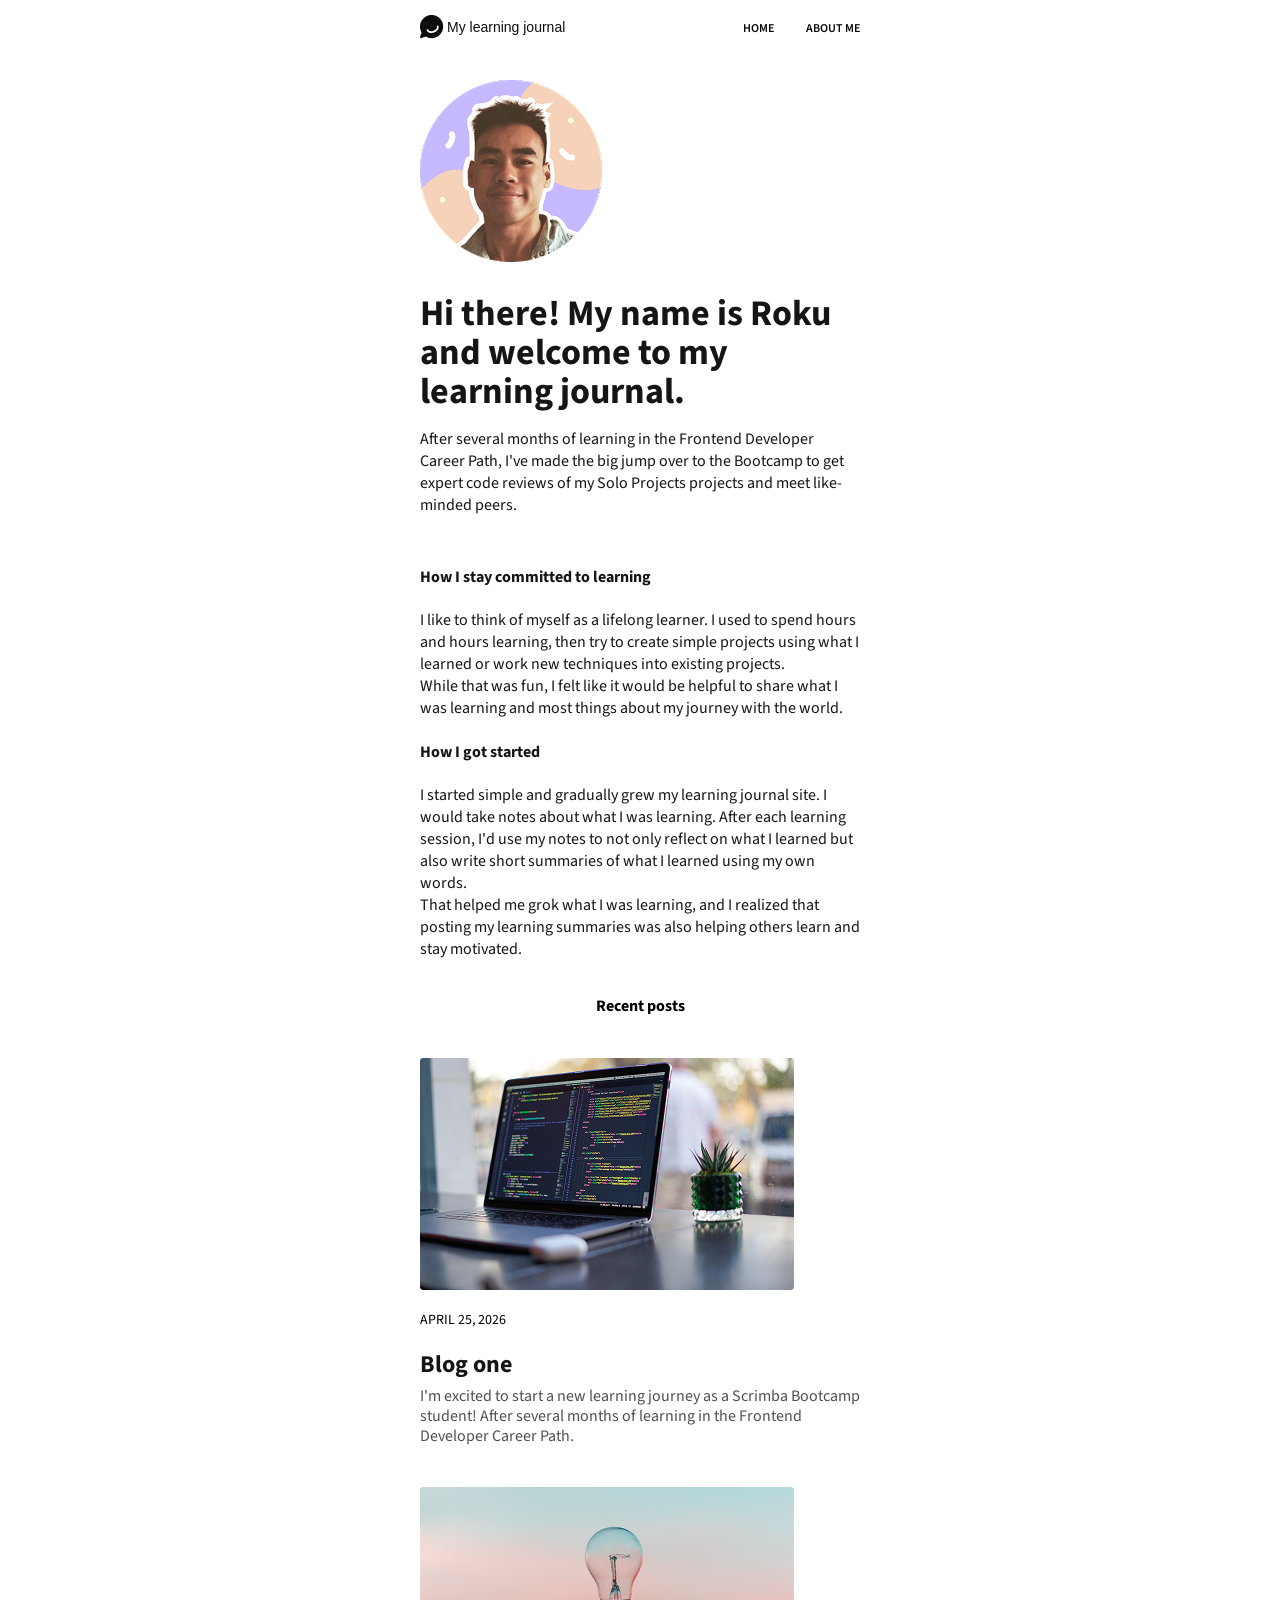
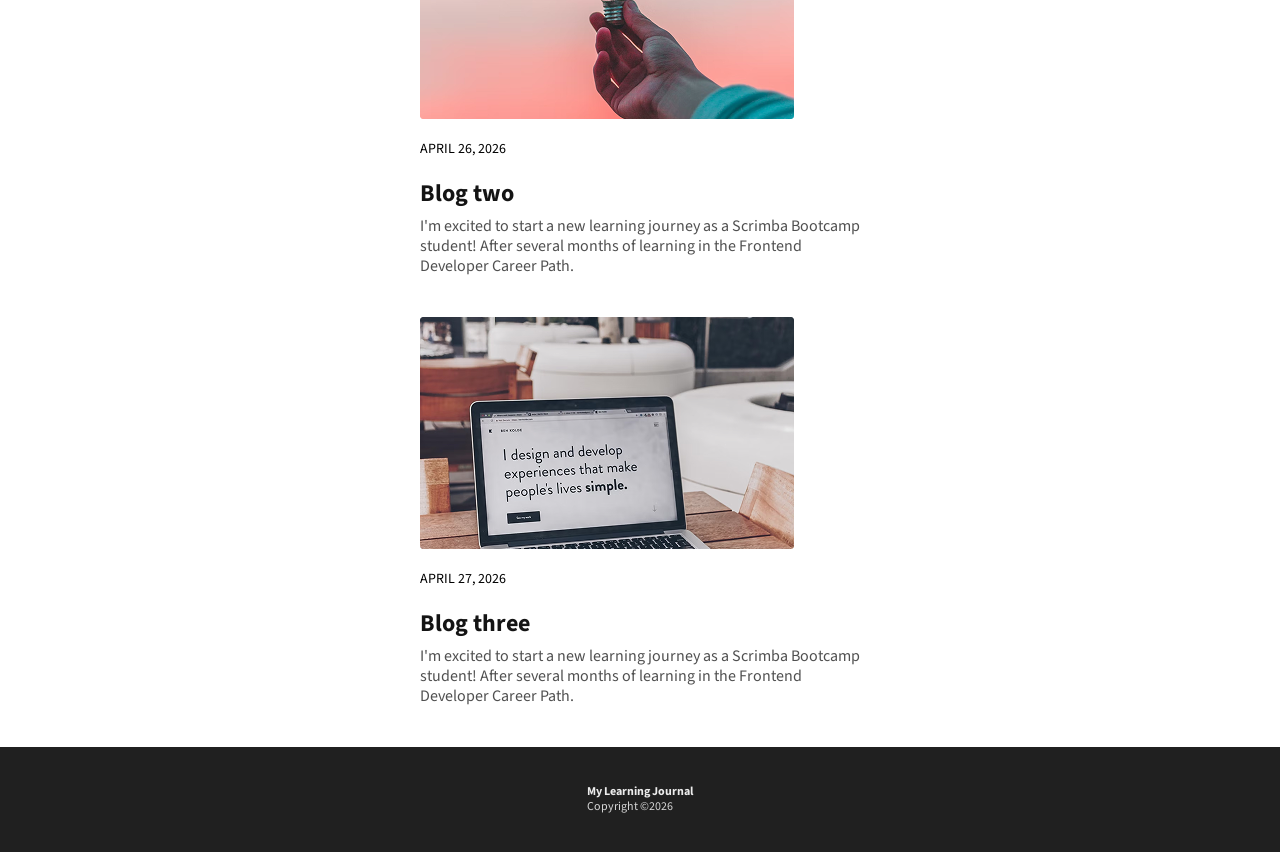
==== about-me.html @ f0b19960 "Add styling to about-me page" ====
<!doctype html>
<html lang="en">
  <head>
    <meta charset="UTF-8" />
    <meta name="viewport" content="width=device-width, initial-scale=1.0" />
    <title>My Learning Journal - About Me</title>

    <!-- CSS  -->
    <link rel="stylesheet" href="./style.css" />

    <!-- Google Font  -->
    <link rel="preconnect" href="https://fonts.googleapis.com" />
    <link rel="preconnect" href="https://fonts.gstatic.com" crossorigin />
    <link
      href="https://fonts.googleapis.com/css2?family=Source+Sans+3:ital,wght@0,200..900;1,200..900&display=swap"
      rel="stylesheet"
    />
  </head>
  <body>
    <header>
      <div class="main-header">
        <section class="logo-section">
          <img
            src="./images/logo.png"
            alt="My Learning Journal's website logo"
            class="logo-img"
          />
          <div class="logo-text">My learning journal</div>
        </section>
        <nav>
          <ul>
            <li><a href="./index.html">HOME</a></li>
            <li><a href="./about-me.html">ABOUT ME</a></li>
          </ul>
        </nav>
      </div>
    </header>
    <main>
      <div class="main-container">
        <article class="main-article">
          <img
            src="./images/student-headshot.png"
            alt="Close shot photo of student"
            class="main-article-img"
          />
          <h1 class="about-me-title">
            Hi there! My name is Roku and welcome to my learning journal.
          </h1>
          <p class="about-me-sub">
            After several months of learning in the Frontend Developer Career
            Path, I've made the big jump over to the Bootcamp to get expert code
            reviews of my Solo Projects projects and meet like-minded peers.
          </p>
          <section class="article-body">
            <h4>How I stay committed to learning</h4>

            <p>
              I like to think of myself as a lifelong learner. I used to spend
              hours and hours learning, then try to create simple projects using
              what I learned or work new techniques into existing projects.
            </p>
            <p>
              While that was fun, I felt like it would be helpful to share what
              I was learning and most things about my journey with the world.
            </p>
            <h4>How I got started</h4>

            <p>
              I started simple and gradually grew my learning journal site. I
              would take notes about what I was learning. After each learning
              session, I'd use my notes to not only reflect on what I learned
              but also write short summaries of what I learned using my own
              words.
            </p>
            <p>
              That helped me grok what I was learning, and I realized that
              posting my learning summaries was also helping others learn and
              stay motivated.
            </p>
          </section>
        </article>
        <section class="recent-posts-section">
          <h2 class="recent-posts-title">Recent posts</h2>
          <section class="article-listing-section">
            <article class="article">
              <img
                src="./images/article-image-one.png"
                alt="Laptop with code editor opened sitting on the table"
                class="article-image"
              />
              <time datetime="2025-04-25" class="article-date"
                >APRIL 25, 2026</time
              >
              <h3 class="article-title">Blog one</h3>
              <p class="article-body-preview">
                I'm excited to start a new learning journey as a Scrimba
                Bootcamp student! After several months of learning in the
                Frontend Developer Career Path.
              </p>
            </article>
            <article class="article">
              <img
                src="./images/article-image-two.png"
                alt="Holding a light bulb switched with hand view"
                class="article-image"
              />
              <time datetime="2026-04-26" class="article-date"
                >APRIL 26, 2026</time
              >
              <h3 class="article-title">Blog two</h3>
              <p class="article-body-preview">
                I'm excited to start a new learning journey as a Scrimba
                Bootcamp student! After several months of learning in the
                Frontend Developer Career Path.
              </p>
            </article>
            <article class="article">
              <img
                src="./images/article-image-three.png"
                alt="a laptop screen with a quote window opened on table"
                class="article-image"
              />

              <time datetime="2026-04-27" class="article-date"
                >APRIL 27, 2026</time
              >
              <h3 class="article-title">Blog three</h3>
              <p class="article-body-preview">
                I'm excited to start a new learning journey as a Scrimba
                Bootcamp student! After several months of learning in the
                Frontend Developer Career Path.
              </p>
            </article>
          </section>
        </section>
      </div>
    </main>
    <footer>
      <div class="footer">
        <div class="footer-text">
          <p class="name-foot">My Learning Journal</p>
          <p class="copyright-foot">Copyright &copy;2026</p>
        </div>
      </div>
    </footer>
  </body>
</html>
---- style.css ----
*,
*::before,
*::after {
  box-sizing: border-box;
}

body {
  font-family: "Source Sans 3", sans-serif;
  margin: 0;
  color: #151515;
}

/* TYPOGRAPHY */

h3 {
  margin: 0;
}

p {
  margin: 0;
}

.logo-text {
  font-family: "Roboto", sans-serif;
  font-size: 0.875rem;
  color: #0e0e0e;
  white-space: nowrap;
}

.about-me-title {
  font-size: 2.25rem;
  margin-top: 0.75em;
  margin-bottom: 0.45em;
}

.log-text,
.about-me-title,
.name-foot {
  font-weight: bold;
  line-height: 1.082;
  letter-spacing: -3%;
}

.about-me-sub {
  margin-bottom: 3.125em;
}

.article-body {
  margin-bottom: 2.1815em;
}

.recent-posts-title {
  font-size: 1rem;
  color: #000000;
  text-align: center;
}

/* Links */

nav a {
  font-weight: 600;
  font-size: 0.75rem;
  color: #090909;
  text-decoration: none;
}

/* LAYOUT */

.main-header,
.main-container,
.footer {
  width: 100%;
  max-width: 480px;
  margin: 0 auto;
  padding: 0 1.25em;
}

.main-header {
  display: flex;
  justify-content: space-between;
  align-items: center;
  margin-bottom: 1.625em;
}


/* Main Header  */

.logo-section {
  display: flex;
  align-items: center;
  gap: 0.1875em;
  flex-shrink: 0;
}

.logo-img {
  max-width: 25px;
  width: 100%;
}

nav ul {
  display: flex;
  gap: 2em;
  list-style-type: none;
  padding: 0;
}

/* MAIN ARTICLE SECTION  */

.main-article-img {
  max-width: 182px;
  width: 100%;
}

/* RECENT POSTS SECTION  */

.article {
  margin: 2.5625em 0;/
}
.article-image {
  width: 100%;
  max-width: 374px;
  border-radius: 3;
}

.article-date {
  display: block;
  font-size: 0.875rem;
  color: #000000;
  margin-top: 1em;
  margin-bottom: 1.56em;
}

.article-title {
  font-size: 1.5rem;
  font-weight: bold;
  line-height: 1.082;
  color: #141414;
  margin: 0.375em 0;
}

.article-body-preview {
  color: #505050;
  line-height: 1.25;
  margin: 0.5625em 0;
}

/* FOOTER SECTION  */

footer {
  background-color: #202020;
  height: 105px;
}

.footer {
  display: flex;
  justify-content: center;
  align-items: center;
  height: 100%;
}

.name-foot {
  font-size: 0.75rem;
  color: #ececec;
}

.copyright-foot {
  font-size: 0.75rem;
  line-height: 1.25;
  color: #d7d7d7;
}
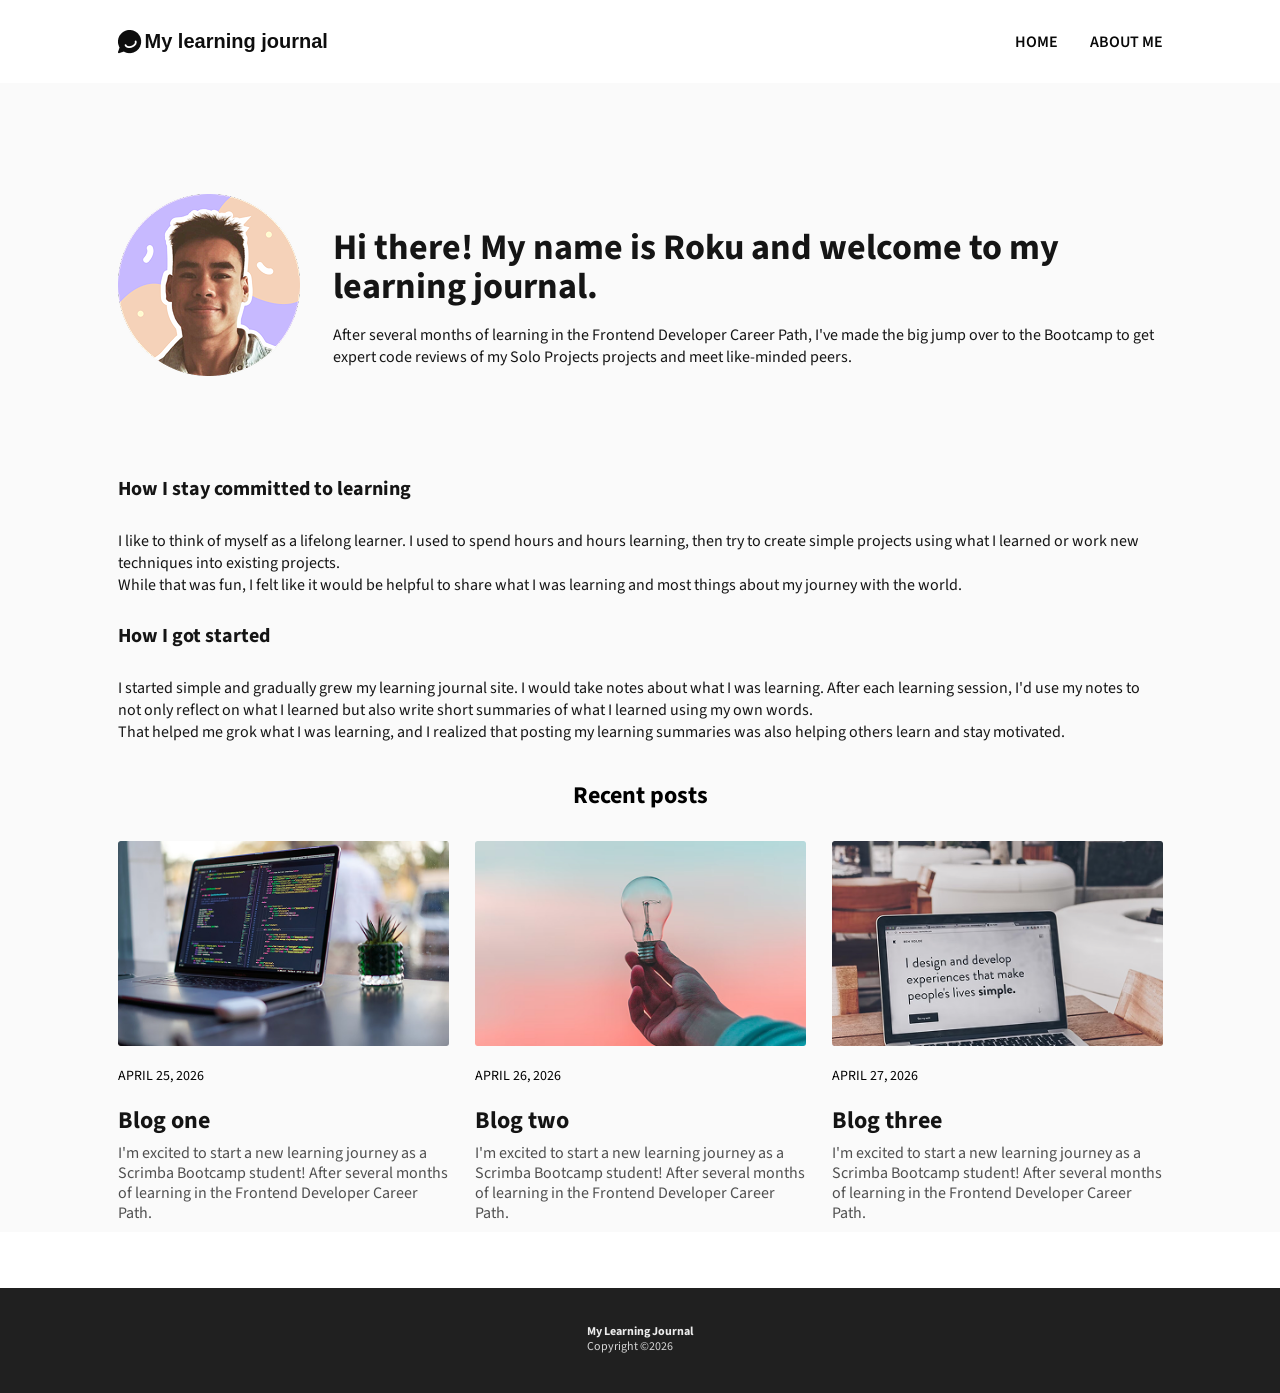
==== commit ed6331c3: "Make about me page desktop responsive" ====
--- a/about-me.html
+++ b/about-me.html
@@ -38,21 +38,29 @@
     <main>
       <div class="main-container">
         <article class="main-article">
-          <img
-            src="./images/student-headshot.png"
-            alt="Close shot photo of student"
-            class="main-article-img"
-          />
-          <h1 class="about-me-title">
-            Hi there! My name is Roku and welcome to my learning journal.
-          </h1>
-          <p class="about-me-sub">
-            After several months of learning in the Frontend Developer Career
-            Path, I've made the big jump over to the Bootcamp to get expert code
-            reviews of my Solo Projects projects and meet like-minded peers.
-          </p>
+          <div class="about-me-hero">
+            <img
+              src="./images/student-headshot.png"
+              alt="Close shot photo of student"
+              class="main-article-img"
+            />
+            <div class="about-me-info">
+              <h1 class="about-me-title">
+                Hi there! My name is Roku and welcome to my learning journal.
+              </h1>
+              <p class="about-me-sub">
+                After several months of learning in the Frontend Developer
+                Career Path, I've made the big jump over to the Bootcamp to get
+                expert code reviews of my Solo Projects projects and meet
+                like-minded peers.
+              </p>
+            </div>
+          </div>
+
           <section class="article-body">
-            <h4>How I stay committed to learning</h4>
+            <h4 class="article-body-title no-margin-top">
+              How I stay committed to learning
+            </h4>
 
             <p>
               I like to think of myself as a lifelong learner. I used to spend
@@ -63,7 +71,7 @@
               While that was fun, I felt like it would be helpful to share what
               I was learning and most things about my journey with the world.
             </p>
-            <h4>How I got started</h4>
+            <h4 class="article-body-title">How I got started</h4>
 
             <p>
               I started simple and gradually grew my learning journal site. I
--- a/style.css
+++ b/style.css
@@ -11,6 +11,14 @@
 }
 
 /* TYPOGRAPHY */
+
+header {
+  background-color: white;
+}
+
+h1 {
+  margin: 0;
+}
 
 h3 {
   margin: 0;
@@ -33,7 +41,7 @@
   margin-bottom: 0.45em;
 }
 
-.log-text,
+.logo-text,
 .about-me-title,
 .name-foot {
   font-weight: bold;
@@ -41,10 +49,6 @@
   letter-spacing: -3%;
 }
 
-.about-me-sub {
-  margin-bottom: 3.125em;
-}
-
 .article-body {
   margin-bottom: 2.1815em;
 }
@@ -53,6 +57,10 @@
   font-size: 1rem;
   color: #000000;
   text-align: center;
+}
+
+.no-margin-top {
+  margin-top: 0;
 }
 
 /* Links */
@@ -79,9 +87,8 @@
   display: flex;
   justify-content: space-between;
   align-items: center;
-  margin-bottom: 1.625em;
-}
-
+  height: 59px;
+}
 
 /* Main Header  */
 
@@ -110,16 +117,29 @@
   max-width: 182px;
   width: 100%;
 }
+.about-me-hero {
+  display: flex;
+  flex-direction: column;
+  align-items: center;
+  padding-top: 1.625em;
+  padding-bottom: 3.125em;
+}
 
 /* RECENT POSTS SECTION  */
 
-.article {
-  margin: 2.5625em 0;/
-}
+.article-listing-section {
+  display: flex;
+  flex-direction: column;
+  gap: 1.625em;
+  margin-top: 1.75em;
+  margin-bottom: 3.5em;
+}
+
 .article-image {
   width: 100%;
   max-width: 374px;
   border-radius: 3;
+  flex: 0;
 }
 
 .article-date {
@@ -167,4 +187,52 @@
   font-size: 0.75rem;
   line-height: 1.25;
   color: #d7d7d7;
-}+}
+
+/* MEDIA QUERIES  */
+
+@media (min-width: 1024px) {
+  main {
+    background-color: #fafafa;
+  }
+
+  .main-header,
+  .main-container,
+  .footer {
+    max-width: 1085px;
+  }
+
+  .main-header {
+    height: 83px;
+  }
+  .logo-img {
+    max-width: 35px;
+  }
+
+  .logo-text {
+    font-size: 1.25rem;
+  }
+
+  nav a {
+    font-size: 1rem;
+  }
+
+  .about-me-hero {
+    flex-direction: row;
+    gap: 2.0625em;
+    padding-top: 6.9375em;
+    padding-bottom: 6.1875em;
+  }
+
+  .article-body-title {
+    font-size: 1.25rem;
+  }
+
+  .recent-posts-title {
+    font-size: 1.5rem;
+  }
+
+  .article-listing-section {
+    flex-direction: row;
+  }
+}
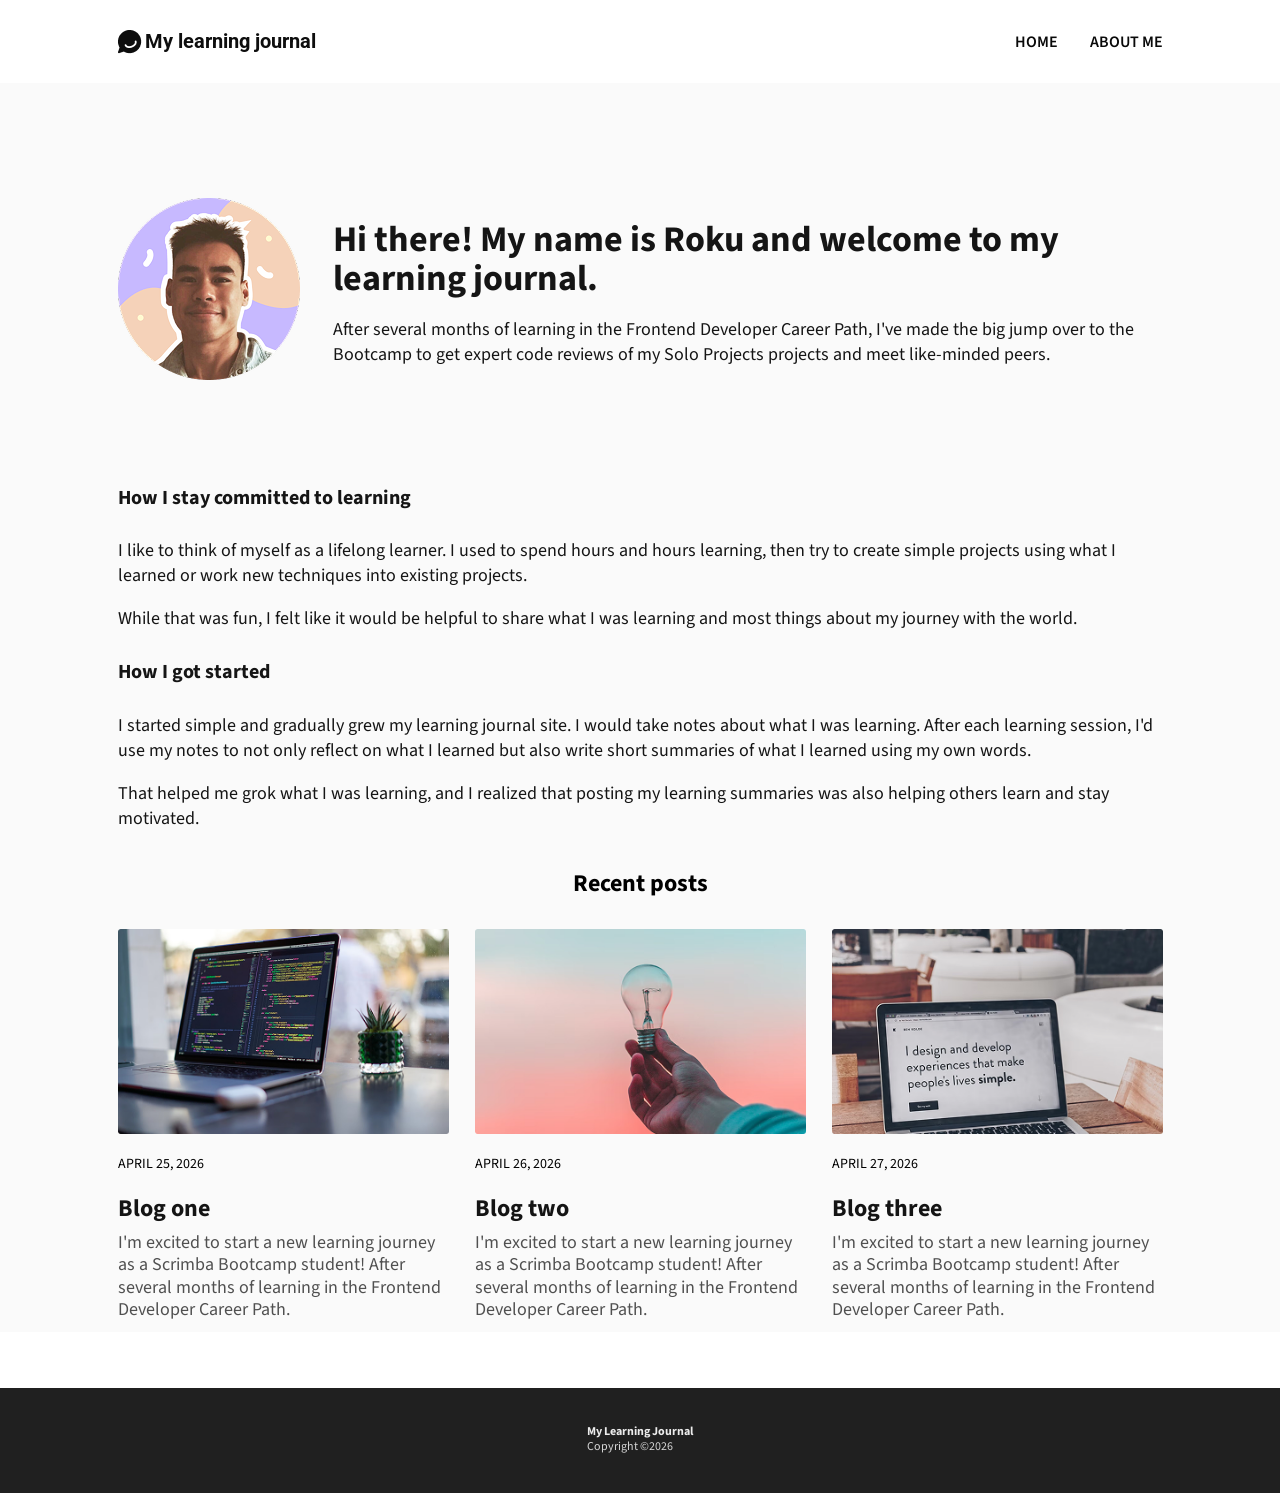
==== commit 54ef4dd6: "Add hover effects on elements" ====
--- a/about-me.html
+++ b/about-me.html
@@ -3,7 +3,7 @@
   <head>
     <meta charset="UTF-8" />
     <meta name="viewport" content="width=device-width, initial-scale=1.0" />
-    <title>My Learning Journal - About Me</title>
+    <title>About Me - My Learning Journal</title>
 
     <!-- CSS  -->
     <link rel="stylesheet" href="./style.css" />
@@ -13,6 +13,12 @@
     <link rel="preconnect" href="https://fonts.gstatic.com" crossorigin />
     <link
       href="https://fonts.googleapis.com/css2?family=Source+Sans+3:ital,wght@0,200..900;1,200..900&display=swap"
+      rel="stylesheet"
+    />
+    <link rel="preconnect" href="https://fonts.googleapis.com" />
+    <link rel="preconnect" href="https://fonts.gstatic.com" crossorigin />
+    <link
+      href="https://fonts.googleapis.com/css2?family=Roboto:ital,wght@0,100..900;1,100..900&display=swap"
       rel="stylesheet"
     />
   </head>
@@ -42,7 +48,7 @@
             <img
               src="./images/student-headshot.png"
               alt="Close shot photo of student"
-              class="main-article-img"
+              class="hero-img"
             />
             <div class="about-me-info">
               <h1 class="about-me-title">
--- a/style.css
+++ b/style.css
@@ -16,15 +16,7 @@
   background-color: white;
 }
 
-h1 {
-  margin: 0;
-}
-
 h3 {
-  margin: 0;
-}
-
-p {
   margin: 0;
 }
 
@@ -41,9 +33,16 @@
   margin-bottom: 0.45em;
 }
 
+.main-article-title {
+  font-size: 2rem;
+  margin: 0.5em 0;
+}
+
 .logo-text,
 .about-me-title,
-.name-foot {
+.name-foot,
+.main-article-title,
+.featured-article-title {
   font-weight: bold;
   line-height: 1.082;
   letter-spacing: -3%;
@@ -70,6 +69,45 @@
   font-size: 0.75rem;
   color: #090909;
   text-decoration: none;
+  transition:
+    color 0.3s ease,
+    border-bottom 0.3s ease;
+  border-bottom: 2px solid transparent;
+  padding-bottom: 0.25rem;
+}
+
+nav a:hover {
+  color: #505050;
+  border-bottom: 2px solid #090909;
+}
+
+.view-more-btn {
+  display: block;
+  background-color: transparent;
+  font-family: inherit;
+  font-size: 0.875rem;
+  font-weight: bold;
+  border: none;
+  text-decoration: underline;
+  margin: 0 auto;
+  margin-top: 3em;
+  margin-bottom: 3.643em;
+  cursor: pointer;
+  transition:
+    color 0.3s ease,
+    text-decoration-thickness 0.3s ease;
+  color: #090909;
+  text-decoration-thickness: 2px;
+  text-underline-offset: 4px;
+}
+
+.view-more-btn:hover {
+  color: #505050;
+  text-decoration-thickness: 3px;
+}
+
+.view-more-btn:active {
+  transform: scale(0.98);
 }
 
 /* LAYOUT */
@@ -113,10 +151,24 @@
 
 /* MAIN ARTICLE SECTION  */
 
+.main-article-time {
+  display: block;
+  padding-top: 2.67em;
+  font-size: 0.75rem;
+}
+
+.hero-img {
+  max-width: 182px;
+  width: 100%;
+}
+
 .main-article-img {
-  max-width: 182px;
-  width: 100%;
-}
+  max-width: 374px;
+  border-radius: 3px;
+  width: 100%;
+  margin: 2.25em 0;
+}
+
 .about-me-hero {
   display: flex;
   flex-direction: column;
@@ -125,7 +177,71 @@
   padding-bottom: 3.125em;
 }
 
+.featured-article {
+  display: flex;
+  flex-wrap: wrap;
+  background-image: url("./images/article-image-four.png");
+  background-size: cover;
+  max-width: 480px;
+  height: 293px;
+  width: 100%;
+  color: white;
+  padding: 0 1.25em;
+  margin: 0 auto;
+  margin-bottom: 3.3125em;
+}
+
+.featured-container {
+  margin-top: auto;
+}
+
+.featured-article-title {
+  font-size: 2rem;
+  margin: 0.25em 0;
+}
+
+.featured-link {
+  text-decoration: none;
+}
+
+.article-home-section {
+  display: grid;
+  row-gap: 2.875em;
+}
+.featured-link {
+  text-decoration: none;
+  transition: box-shadow 0.3s ease;
+  display: block;
+  border-radius: 4px;
+  overflow: hidden;
+}
+
+.featured-link:hover {
+  box-shadow: 0 12px 24px rgba(0, 0, 0, 0.15);
+}
+
+.featured-link:hover .featured-article-title {
+  text-decoration: underline;
+}
+
 /* RECENT POSTS SECTION  */
+
+.article {
+  transition:
+    opacity 0.3s ease,
+    transform 0.3s ease;
+  cursor: pointer;
+}
+
+.article:hover {
+  opacity: 0.9;
+  transform: translateY(-4px);
+}
+
+.article:hover .article-title {
+  color: #505050;
+  transition: color 0.3s ease;
+}
 
 .article-listing-section {
   display: flex;
@@ -164,11 +280,42 @@
   margin: 0.5625em 0;
 }
 
+.home-article {
+  height: 393px;
+  width: 309px;
+  transition:
+    transform 0.3s ease,
+    box-shadow 0.3s ease;
+  border-radius: 4px;
+  overflow: hidden;
+}
+
+.home-article:hover {
+  transform: translateY(-8px);
+  box-shadow: 0 8px 16px rgba(0, 0, 0, 0.12);
+}
+
+.article-image {
+  transition:
+    transform 0.3s ease,
+    filter 0.3s ease;
+}
+
+.home-article:hover .article-image {
+  transform: scale(1.05);
+  filter: brightness(0.95);
+}
+
 /* FOOTER SECTION  */
 
 footer {
   background-color: #202020;
   height: 105px;
+  transition: background-color 0.3s ease;
+}
+
+footer:hover {
+  background-color: #1a1a1a;
 }
 
 .footer {
@@ -181,12 +328,14 @@
 .name-foot {
   font-size: 0.75rem;
   color: #ececec;
+  margin: 0;
 }
 
 .copyright-foot {
   font-size: 0.75rem;
   line-height: 1.25;
   color: #d7d7d7;
+  margin: 0;
 }
 
 /* MEDIA QUERIES  */
@@ -194,6 +343,10 @@
 @media (min-width: 1024px) {
   main {
     background-color: #fafafa;
+  }
+
+  p {
+    font-size: 1.125rem;
   }
 
   .main-header,
@@ -215,6 +368,14 @@
 
   nav a {
     font-size: 1rem;
+  }
+
+  .main-article-time {
+    font-size: 1rem;
+  }
+
+  .main-article-title {
+    font-size: 2.25rem;
   }
 
   .about-me-hero {
@@ -224,6 +385,10 @@
     padding-bottom: 6.1875em;
   }
 
+  .main-article-img {
+    max-width: 979px;
+  }
+
   .article-body-title {
     font-size: 1.25rem;
   }
@@ -235,4 +400,20 @@
   .article-listing-section {
     flex-direction: row;
   }
-}
+
+  .featured-article {
+    max-width: 1085px;
+    height: 488px;
+  }
+
+  .article-home-section {
+    display: grid;
+    grid-template-columns: repeat(3, 1fr);
+    gap: 2.875em 1.625em;
+  }
+
+  .home-article {
+    height: 393px;
+    width: 309px;
+  }
+}
